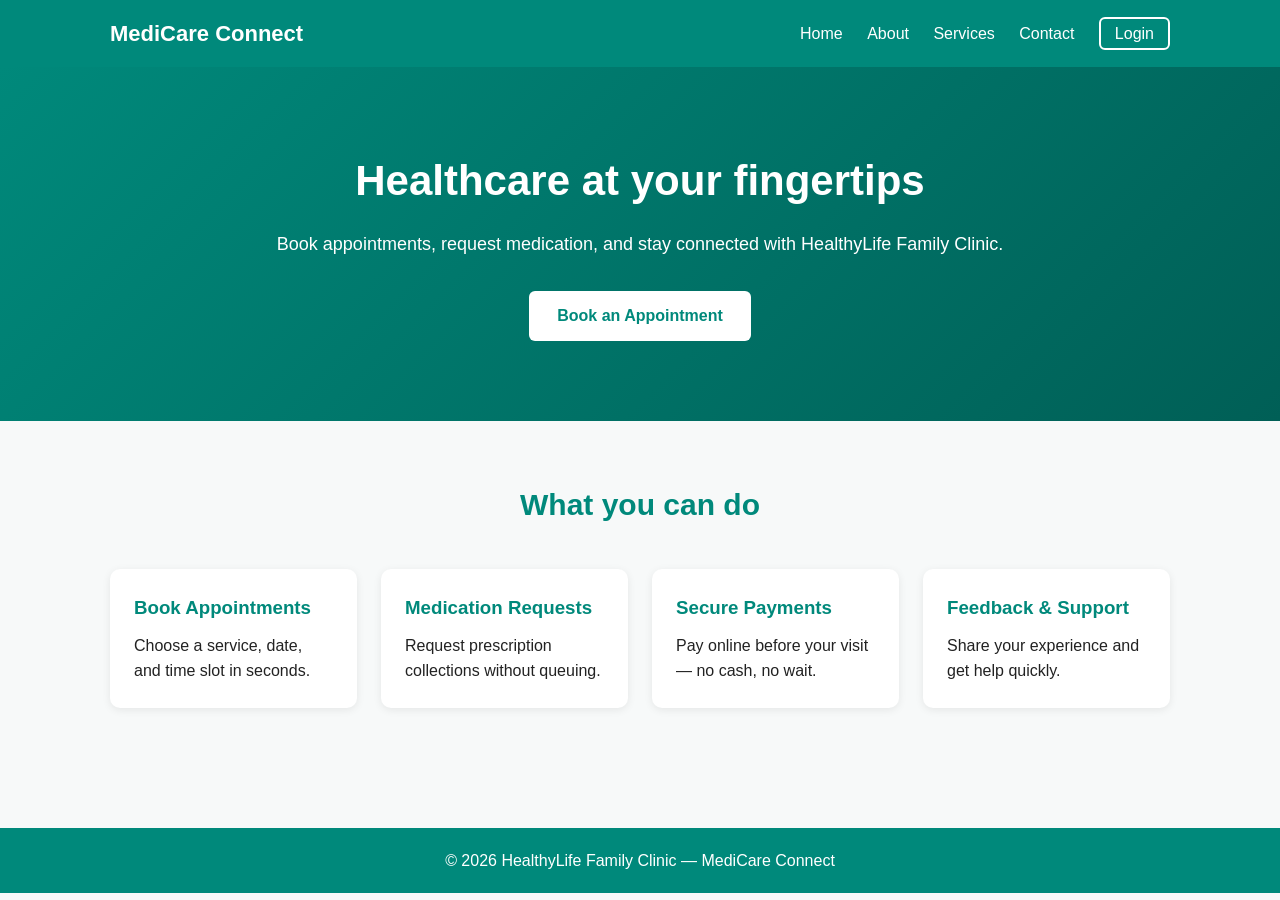
==== website/index.html @ 9aa8b0fb "Add responsive website and evidence screenshots" ====
<!DOCTYPE html>
<html lang="en">
<head>
  <meta charset="UTF-8">
  <meta name="viewport" content="width=device-width, initial-scale=1.0">
  <title>MediCare Connect — HealthyLife Family Clinic</title>
  <link rel="stylesheet" href="css/style.css">
</head>
<body>
  <header>
    <div class="container nav">
      <div class="logo">MediCare Connect</div>
      <nav>
        <a href="index.html">Home</a>
        <a href="about.html">About</a>
        <a href="services.html">Services</a>
        <a href="contact.html">Contact</a>
        <a href="login.html" class="btn-outline">Login</a>
      </nav>
    </div>
  </header>

  <section class="hero">
    <div class="container">
      <h1>Healthcare at your fingertips</h1>
      <p>Book appointments, request medication, and stay connected with HealthyLife Family Clinic.</p>
      <a href="login.html" class="btn">Book an Appointment</a>
    </div>
  </section>

  <section class="container features">
    <h2>What you can do</h2>
    <div class="grid">
      <div class="card">
        <h3>Book Appointments</h3>
        <p>Choose a service, date, and time slot in seconds.</p>
      </div>
      <div class="card">
        <h3>Medication Requests</h3>
        <p>Request prescription collections without queuing.</p>
      </div>
      <div class="card">
        <h3>Secure Payments</h3>
        <p>Pay online before your visit — no cash, no wait.</p>
      </div>
      <div class="card">
        <h3>Feedback & Support</h3>
        <p>Share your experience and get help quickly.</p>
      </div>
    </div>
  </section>

  <footer>
    <div class="container">
      <p>&copy; 2026 HealthyLife Family Clinic — MediCare Connect</p>
    </div>
  </footer>
</body>
</html>
---- website/css/style.css ----
/* ---------- Reset ---------- */
* { margin: 0; padding: 0; box-sizing: border-box; }

body {
  font-family: 'Segoe UI', Tahoma, Arial, sans-serif;
  color: #222;
  background: #f7f9f9;
  line-height: 1.6;
}

.container {
  max-width: 1100px;
  margin: 0 auto;
  padding: 0 20px;
}

/* ---------- Header ---------- */
header {
  background: #00897B;
  color: #fff;
  padding: 16px 0;
  box-shadow: 0 2px 6px rgba(0,0,0,0.1);
}

.nav {
  display: flex;
  justify-content: space-between;
  align-items: center;
  flex-wrap: wrap;
}

.logo {
  font-size: 22px;
  font-weight: bold;
}

.nav nav a {
  color: #fff;
  text-decoration: none;
  margin-left: 20px;
  font-weight: 500;
}

.nav nav a:hover {
  text-decoration: underline;
}

.btn-outline {
  border: 2px solid #fff;
  padding: 6px 14px;
  border-radius: 6px;
}

/* ---------- Hero ---------- */
.hero {
  background: linear-gradient(135deg, #00897B, #005f56);
  color: #fff;
  text-align: center;
  padding: 80px 20px;
}

.hero h1 {
  font-size: 42px;
  margin-bottom: 16px;
}

.hero p {
  font-size: 18px;
  margin-bottom: 32px;
}

.btn {
  display: inline-block;
  background: #00897B;
  color: #fff;
  padding: 12px 28px;
  border: none;
  border-radius: 6px;
  font-size: 16px;
  cursor: pointer;
  text-decoration: none;
  font-weight: 600;
}

.hero .btn {
  background: #fff;
  color: #00897B;
}

.btn:hover { opacity: 0.9; }

/* ---------- Features ---------- */
.features {
  padding: 60px 20px;
  text-align: center;
}

.features h2 {
  font-size: 30px;
  margin-bottom: 40px;
  color: #00897B;
}

.grid {
  display: grid;
  grid-template-columns: repeat(auto-fit, minmax(230px, 1fr));
  gap: 24px;
}

.card {
  background: #fff;
  padding: 24px;
  border-radius: 10px;
  box-shadow: 0 2px 8px rgba(0,0,0,0.08);
  text-align: left;
}

.card h3 {
  color: #00897B;
  margin-bottom: 10px;
}

.price {
  color: #00897B;
  font-weight: bold;
  margin-top: 10px;
}

/* ---------- Pages ---------- */
.page {
  padding: 60px 20px;
}

.page h1 {
  font-size: 32px;
  color: #00897B;
  margin-bottom: 20px;
}

.page h2 {
  margin-top: 30px;
  color: #00897B;
}

.page p, .page ul {
  margin-bottom: 16px;
}

.page ul li { margin-left: 20px; }

/* ---------- Forms ---------- */
.contact-info {
  background: #fff;
  padding: 20px;
  border-radius: 8px;
  margin-bottom: 30px;
  box-shadow: 0 2px 6px rgba(0,0,0,0.06);
}

.contact-form, .auth-form {
  background: #fff;
  padding: 30px;
  border-radius: 10px;
  box-shadow: 0 2px 8px rgba(0,0,0,0.08);
  max-width: 480px;
}

.contact-form label, .auth-form label {
  display: block;
  margin-top: 14px;
  margin-bottom: 6px;
  font-weight: 600;
}

.contact-form input,
.contact-form textarea,
.auth-form input {
  width: 100%;
  padding: 10px;
  border: 1px solid #ccc;
  border-radius: 6px;
  font-size: 15px;
}

.contact-form button,
.auth-form button {
  margin-top: 20px;
  width: 100%;
}

.auth-form .btn-outline {
  margin-top: 10px;
  background: transparent;
  color: #00897B;
  border: 2px solid #00897B;
  padding: 10px;
  border-radius: 6px;
  cursor: pointer;
  font-weight: 600;
}

.success-msg {
  color: #00897B;
  font-weight: 600;
  margin-top: 14px;
}

/* ---------- Footer ---------- */
footer {
  background: #00897B;
  color: #fff;
  text-align: center;
  padding: 20px;
  margin-top: 60px;
}

/* ---------- Responsive ---------- */
@media (max-width: 700px) {
  .nav {
    flex-direction: column;
    align-items: flex-start;
  }
  .nav nav {
    margin-top: 12px;
  }
  .nav nav a {
    display: inline-block;
    margin: 6px 12px 6px 0;
  }
  .hero h1 { font-size: 28px; }
}
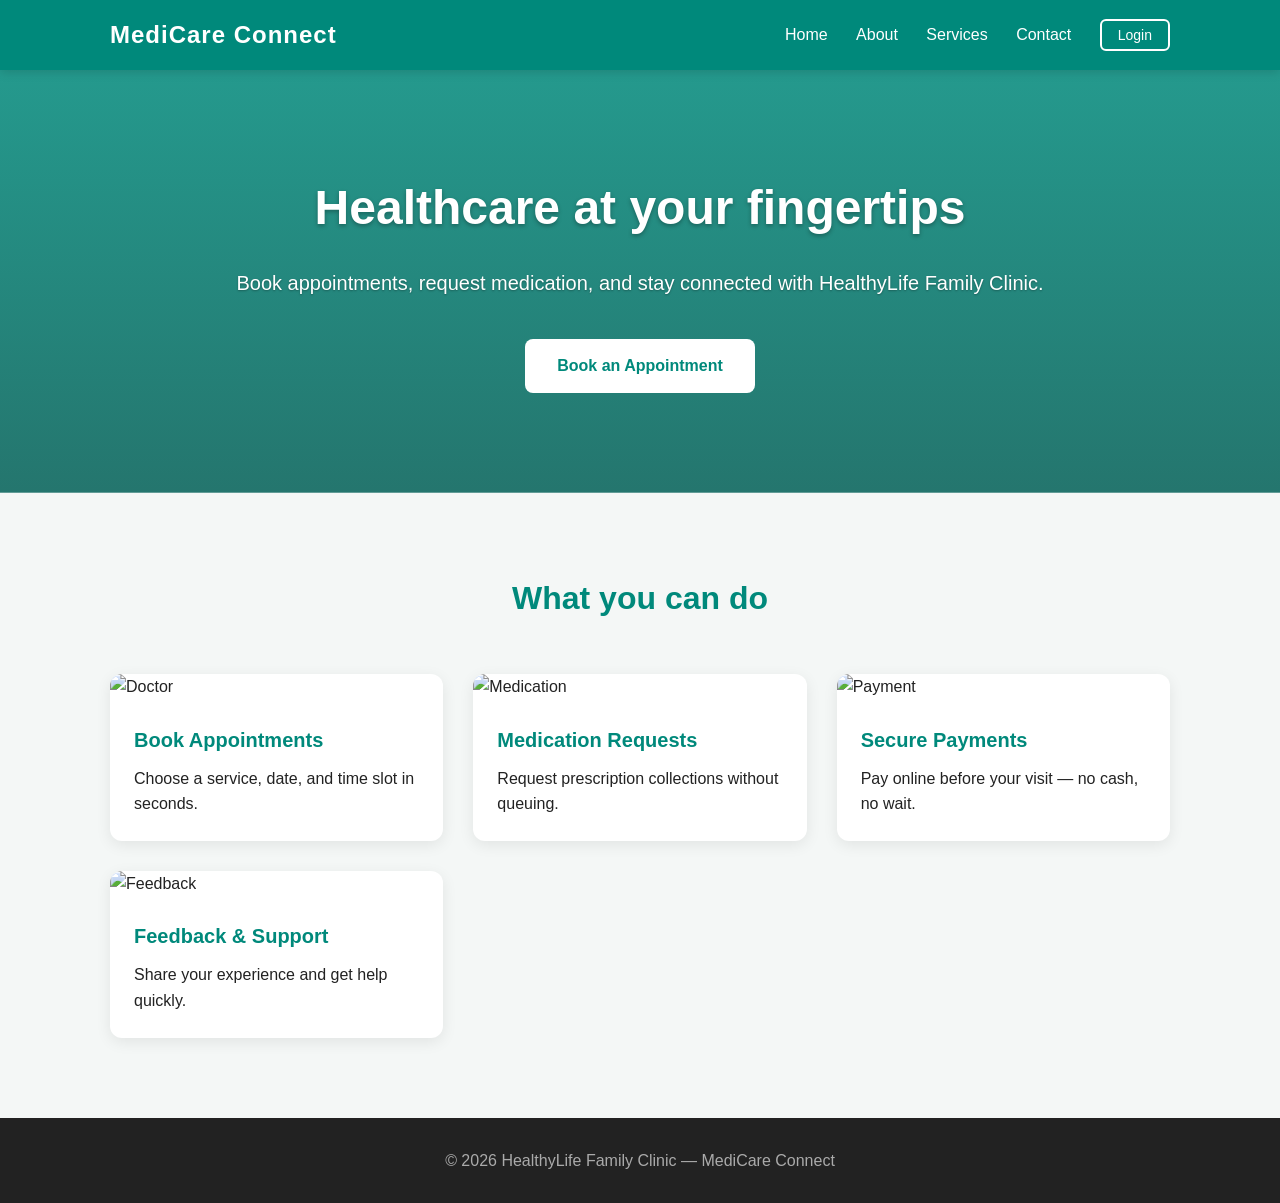
==== commit 28c7a84d: "Final Task 3 release: multi-role dashboards, prescriptions, reminders, Flutter Web portal, and live " ====
--- a/website/index.html
+++ b/website/index.html
@@ -32,20 +32,32 @@
     <h2>What you can do</h2>
     <div class="grid">
       <div class="card">
-        <h3>Book Appointments</h3>
-        <p>Choose a service, date, and time slot in seconds.</p>
+        <img src="https://images.unsplash.com/photo-1579684385127-1ef15d508118?auto=format&fit=crop&w=400&q=80" alt="Doctor" class="card-img">
+        <div class="card-content">
+          <h3>Book Appointments</h3>
+          <p>Choose a service, date, and time slot in seconds.</p>
+        </div>
       </div>
       <div class="card">
-        <h3>Medication Requests</h3>
-        <p>Request prescription collections without queuing.</p>
+        <img src="https://images.unsplash.com/photo-1584308666744-24d5c474f2ae?auto=format&fit=crop&w=400&q=80" alt="Medication" class="card-img">
+        <div class="card-content">
+          <h3>Medication Requests</h3>
+          <p>Request prescription collections without queuing.</p>
+        </div>
       </div>
       <div class="card">
-        <h3>Secure Payments</h3>
-        <p>Pay online before your visit — no cash, no wait.</p>
+        <img src="https://images.unsplash.com/photo-1554224155-8d04cb21cd6c?auto=format&fit=crop&w=400&q=80" alt="Payment" class="card-img">
+        <div class="card-content">
+          <h3>Secure Payments</h3>
+          <p>Pay online before your visit — no cash, no wait.</p>
+        </div>
       </div>
       <div class="card">
-        <h3>Feedback & Support</h3>
-        <p>Share your experience and get help quickly.</p>
+        <img src="https://images.unsplash.com/photo-1576091160399-112ba8d25d1d?auto=format&fit=crop&w=400&q=80" alt="Feedback" class="card-img">
+        <div class="card-content">
+          <h3>Feedback & Support</h3>
+          <p>Share your experience and get help quickly.</p>
+        </div>
       </div>
     </div>
   </section>
--- a/website/css/style.css
+++ b/website/css/style.css
@@ -1,10 +1,10 @@
-/* ---------- Reset ---------- */
+/* ---------- Reset & Base ---------- */
 * { margin: 0; padding: 0; box-sizing: border-box; }
 
 body {
   font-family: 'Segoe UI', Tahoma, Arial, sans-serif;
   color: #222;
-  background: #f7f9f9;
+  background: #f4f7f6;
   line-height: 1.6;
 }
 
@@ -19,7 +19,10 @@
   background: #00897B;
   color: #fff;
   padding: 16px 0;
-  box-shadow: 0 2px 6px rgba(0,0,0,0.1);
+  box-shadow: 0 2px 10px rgba(0,0,0,0.15);
+  position: sticky;
+  top: 0;
+  z-index: 100;
 }
 
 .nav {
@@ -30,56 +33,68 @@
 }
 
 .logo {
-  font-size: 22px;
+  font-size: 24px;
   font-weight: bold;
+  letter-spacing: 1px;
 }
 
 .nav nav a {
   color: #fff;
   text-decoration: none;
-  margin-left: 20px;
+  margin-left: 24px;
   font-weight: 500;
+  transition: opacity 0.2s;
 }
 
 .nav nav a:hover {
-  text-decoration: underline;
+  opacity: 0.8;
 }
 
 .btn-outline {
   border: 2px solid #fff;
-  padding: 6px 14px;
+  padding: 6px 16px;
   border-radius: 6px;
+  background: transparent;
+  cursor: pointer;
+  color: #fff;
+  font-size: 14px;
+  text-decoration: none;
 }
 
 /* ---------- Hero ---------- */
 .hero {
-  background: linear-gradient(135deg, #00897B, #005f56);
-  color: #fff;
-  text-align: center;
-  padding: 80px 20px;
+  background: linear-gradient(rgba(0, 137, 123, 0.85), rgba(0, 95, 86, 0.85)), url('https://images.unsplash.com/photo-1519494026892-80bbd2d6fd0d?auto=format&fit=crop&w=1600&q=80');
+  background-size: cover;
+  background-position: center;
+  color: #fff;
+  text-align: center;
+  padding: 100px 20px;
 }
 
 .hero h1 {
-  font-size: 42px;
-  margin-bottom: 16px;
+  font-size: 48px;
+  margin-bottom: 20px;
+  text-shadow: 0 2px 4px rgba(0,0,0,0.3);
 }
 
 .hero p {
-  font-size: 18px;
-  margin-bottom: 32px;
+  font-size: 20px;
+  margin-bottom: 40px;
+  text-shadow: 0 1px 2px rgba(0,0,0,0.3);
 }
 
 .btn {
   display: inline-block;
   background: #00897B;
   color: #fff;
-  padding: 12px 28px;
+  padding: 14px 32px;
   border: none;
-  border-radius: 6px;
+  border-radius: 8px;
   font-size: 16px;
   cursor: pointer;
   text-decoration: none;
   font-weight: 600;
+  transition: background 0.2s;
 }
 
 .hero .btn {
@@ -87,145 +102,148 @@
   color: #00897B;
 }
 
-.btn:hover { opacity: 0.9; }
-
-/* ---------- Features ---------- */
-.features {
-  padding: 60px 20px;
-  text-align: center;
-}
-
-.features h2 {
-  font-size: 30px;
-  margin-bottom: 40px;
-  color: #00897B;
-}
+.hero .btn:hover {
+  background: #e0f2f1;
+}
+
+/* ---------- Features & Cards ---------- */
+.features { padding: 80px 20px; text-align: center; }
+
+.features h2 { font-size: 32px; margin-bottom: 50px; color: #00897B; }
 
 .grid {
   display: grid;
-  grid-template-columns: repeat(auto-fit, minmax(230px, 1fr));
-  gap: 24px;
+  grid-template-columns: repeat(auto-fit, minmax(250px, 1fr));
+  gap: 30px;
 }
 
 .card {
   background: #fff;
-  padding: 24px;
-  border-radius: 10px;
-  box-shadow: 0 2px 8px rgba(0,0,0,0.08);
+  padding: 0;
+  border-radius: 12px;
+  box-shadow: 0 4px 15px rgba(0,0,0,0.08);
   text-align: left;
-}
-
-.card h3 {
-  color: #00897B;
-  margin-bottom: 10px;
-}
-
-.price {
-  color: #00897B;
-  font-weight: bold;
-  margin-top: 10px;
-}
-
-/* ---------- Pages ---------- */
-.page {
-  padding: 60px 20px;
-}
-
-.page h1 {
-  font-size: 32px;
-  color: #00897B;
-  margin-bottom: 20px;
-}
-
-.page h2 {
-  margin-top: 30px;
-  color: #00897B;
-}
-
-.page p, .page ul {
-  margin-bottom: 16px;
-}
-
-.page ul li { margin-left: 20px; }
-
-/* ---------- Forms ---------- */
+  overflow: hidden;
+  transition: transform 0.2s;
+}
+
+.card:hover { transform: translateY(-5px); }
+
+.card-img {
+  width: 100%;
+  height: 200px;
+  object-fit: cover;
+}
+
+.card-content { padding: 24px; }
+
+.card h3 { color: #00897B; margin-bottom: 10px; font-size: 20px; }
+
+.price { color: #00897B; font-weight: bold; margin-top: 10px; font-size: 18px; }
+
+/* ---------- Pages & Forms ---------- */
+.page { padding: 60px 20px; min-height: 70vh; }
+
+.page h1 { font-size: 36px; color: #00897B; margin-bottom: 20px; }
+
 .contact-info {
   background: #fff;
-  padding: 20px;
-  border-radius: 8px;
+  padding: 30px;
+  border-radius: 12px;
   margin-bottom: 30px;
-  box-shadow: 0 2px 6px rgba(0,0,0,0.06);
+  box-shadow: 0 4px 15px rgba(0,0,0,0.08);
 }
 
 .contact-form, .auth-form {
   background: #fff;
-  padding: 30px;
-  border-radius: 10px;
-  box-shadow: 0 2px 8px rgba(0,0,0,0.08);
-  max-width: 480px;
+  padding: 40px;
+  border-radius: 12px;
+  box-shadow: 0 4px 15px rgba(0,0,0,0.08);
+  max-width: 500px;
+  margin: 0 auto;
 }
 
 .contact-form label, .auth-form label {
   display: block;
-  margin-top: 14px;
-  margin-bottom: 6px;
+  margin-top: 16px;
+  margin-bottom: 8px;
   font-weight: 600;
+  color: #333;
 }
 
 .contact-form input,
 .contact-form textarea,
-.auth-form input {
+.auth-form input,
+.auth-form select {
   width: 100%;
-  padding: 10px;
-  border: 1px solid #ccc;
-  border-radius: 6px;
+  padding: 12px;
+  border: 1px solid #ddd;
+  border-radius: 8px;
   font-size: 15px;
+  font-family: inherit;
 }
 
 .contact-form button,
 .auth-form button {
-  margin-top: 20px;
+  margin-top: 24px;
   width: 100%;
 }
 
-.auth-form .btn-outline {
-  margin-top: 10px;
-  background: transparent;
-  color: #00897B;
-  border: 2px solid #00897B;
-  padding: 10px;
-  border-radius: 6px;
-  cursor: pointer;
-  font-weight: 600;
-}
-
-.success-msg {
-  color: #00897B;
-  font-weight: 600;
-  margin-top: 14px;
+.success-msg { color: #00897B; font-weight: bold; margin-top: 16px; text-align: center; }
+
+/* ---------- Dashboards ---------- */
+.dashboard-header {
+  background: linear-gradient(135deg, #00897B, #005f56);
+  color: white;
+  padding: 40px;
+  border-radius: 12px;
+  margin-bottom: 30px;
+  text-align: center;
+}
+
+.dashboard-grid {
+  display: grid;
+  grid-template-columns: repeat(auto-fit, minmax(200px, 1fr));
+  gap: 20px;
+  margin-bottom: 30px;
+}
+
+.stat-card {
+  background: #fff;
+  padding: 24px;
+  border-radius: 12px;
+  text-align: center;
+  box-shadow: 0 4px 15px rgba(0,0,0,0.08);
+}
+
+.stat-card h2 { color: #00897B; font-size: 32px; margin-bottom: 8px; }
+.stat-card p { color: #666; font-size: 14px; text-transform: uppercase; }
+
+.list-item {
+  background: #fff;
+  padding: 20px;
+  border-radius: 12px;
+  margin-bottom: 16px;
+  box-shadow: 0 2px 10px rgba(0,0,0,0.05);
+  display: flex;
+  justify-content: space-between;
+  align-items: center;
 }
 
 /* ---------- Footer ---------- */
 footer {
-  background: #00897B;
-  color: #fff;
-  text-align: center;
-  padding: 20px;
-  margin-top: 60px;
+  background: #222;
+  color: #aaa;
+  text-align: center;
+  padding: 30px;
+  margin-top: auto;
 }
 
 /* ---------- Responsive ---------- */
-@media (max-width: 700px) {
-  .nav {
-    flex-direction: column;
-    align-items: flex-start;
-  }
-  .nav nav {
-    margin-top: 12px;
-  }
-  .nav nav a {
-    display: inline-block;
-    margin: 6px 12px 6px 0;
-  }
-  .hero h1 { font-size: 28px; }
+@media (max-width: 768px) {
+  .nav { flex-direction: column; align-items: flex-start; }
+  .nav nav { margin-top: 16px; width: 100%; }
+  .nav nav a { display: inline-block; margin: 6px 12px 6px 0; }
+  .hero h1 { font-size: 32px; }
+  .hero p { font-size: 16px; }
 }
